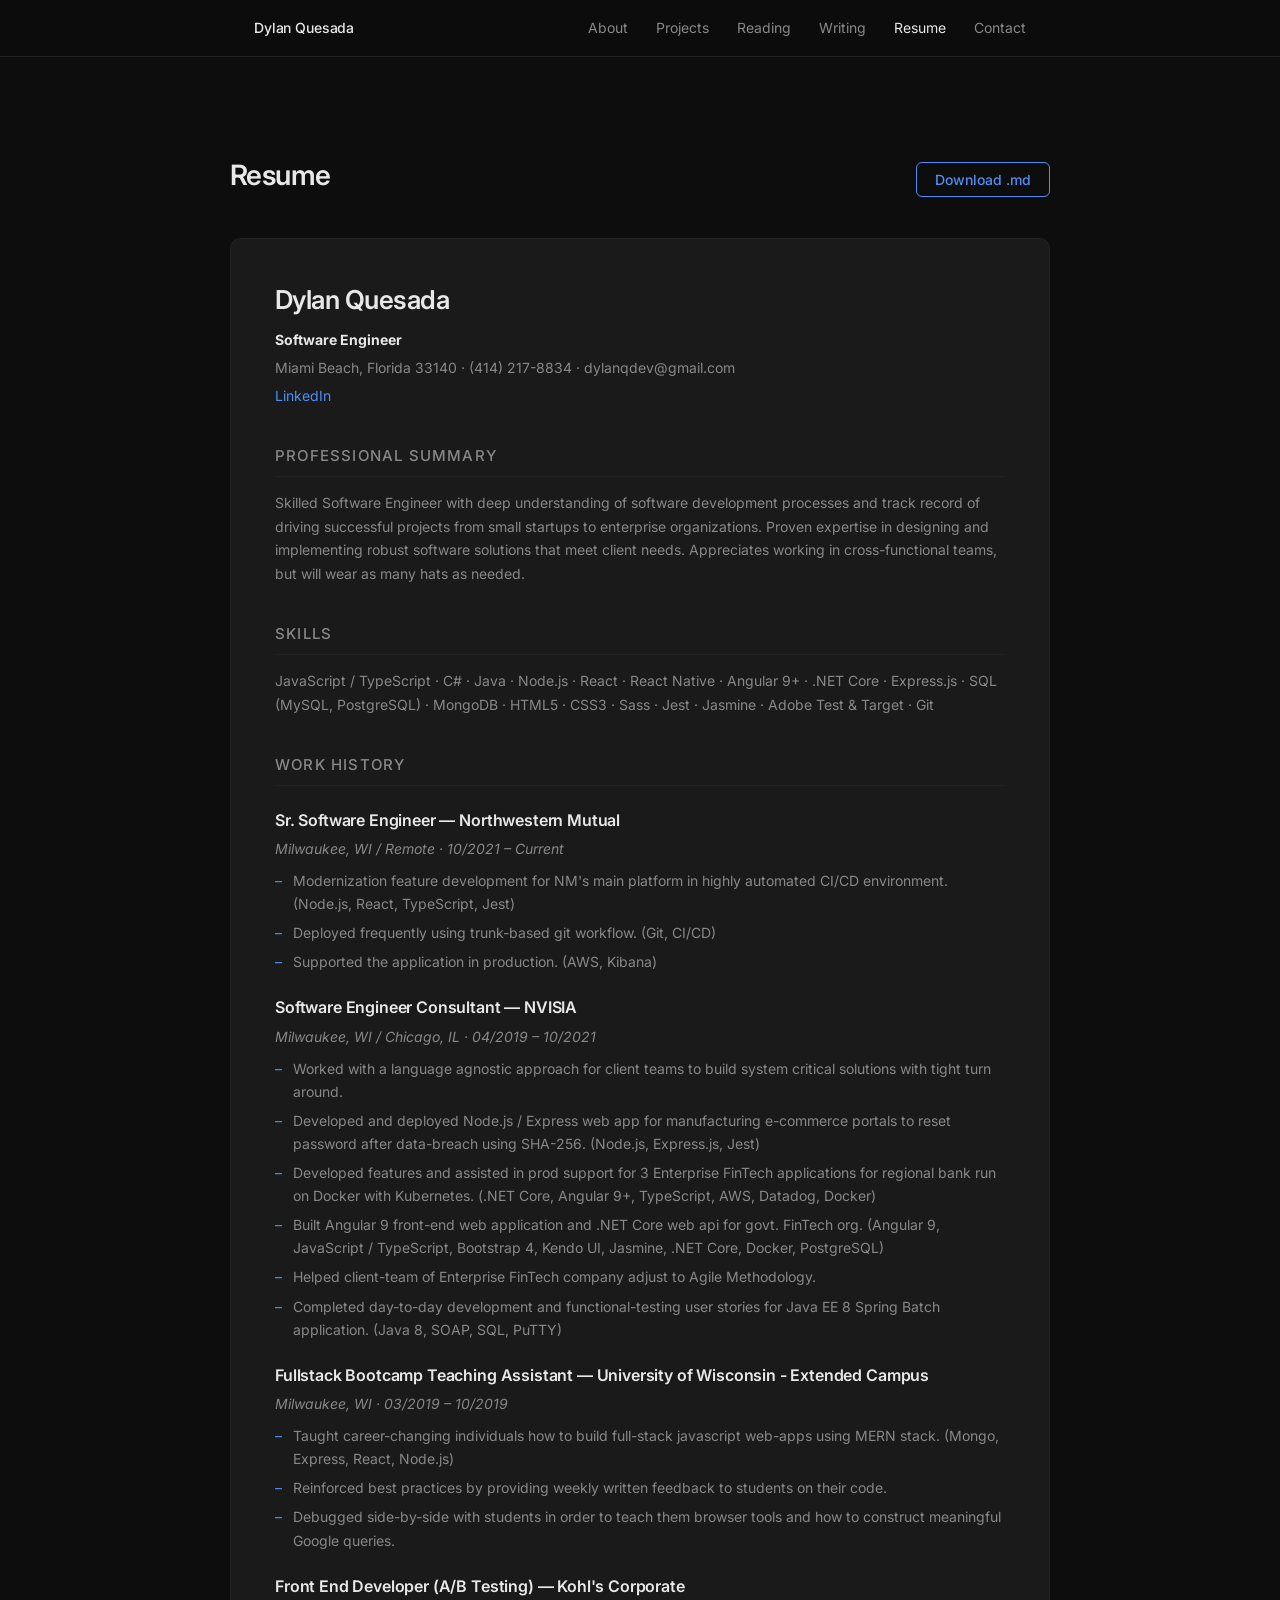
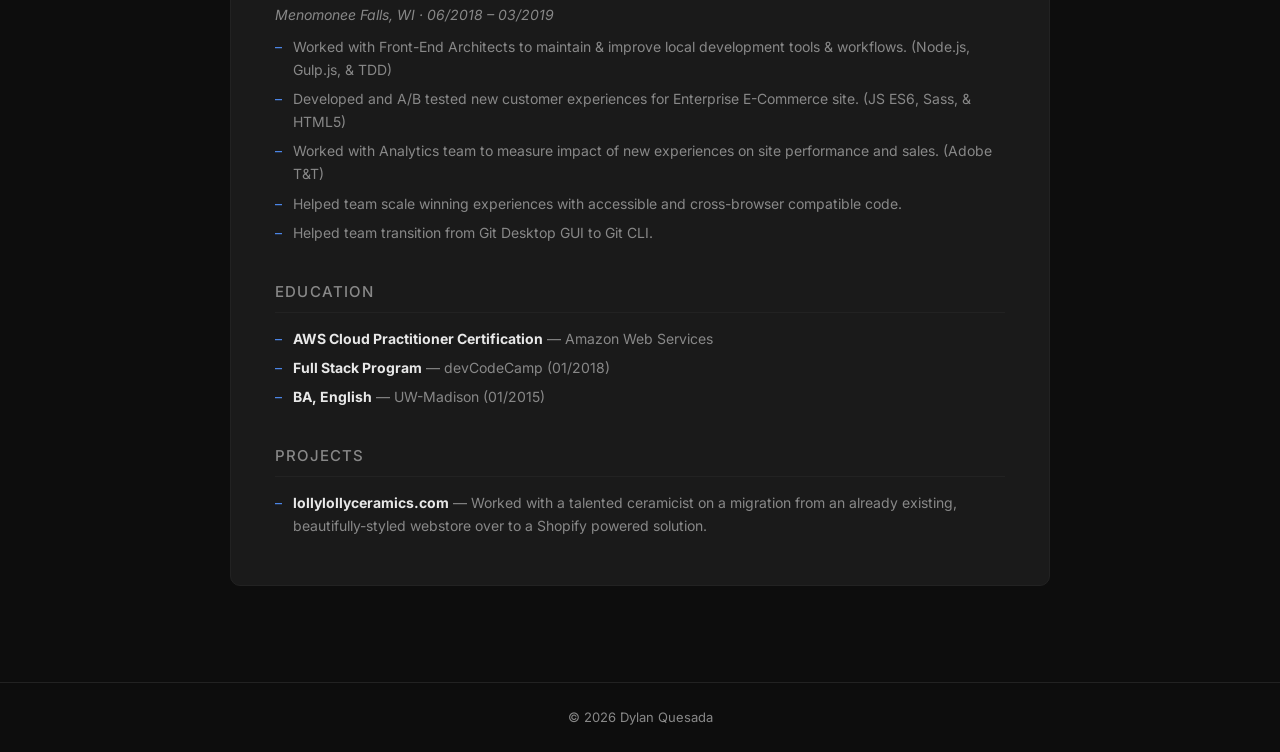
==== resume.html @ 23b96a26 "feat: add resume tab with JSON-driven markdown, update projects and reading - New Resume page render" ====
<!DOCTYPE html>
<html lang="en">
<head>
  <meta charset="UTF-8" />
  <meta name="viewport" content="width=device-width, initial-scale=1.0" />
  <title>Resume · Dylan Quesada</title>
  <link rel="stylesheet" href="style.css" />
  <link rel="preconnect" href="https://fonts.googleapis.com" />
  <link rel="preconnect" href="https://fonts.gstatic.com" crossorigin />
  <link href="https://fonts.googleapis.com/css2?family=Inter:wght@300;400;500;600&display=swap" rel="stylesheet" />
</head>
<body>

  <header>
    <nav>
      <span class="nav-name"><a class="nav-home" href="index.html">Dylan Quesada</a></span>
      <ul>
        <li><a href="index.html#about">About</a></li>
        <li><a href="index.html#projects">Projects</a></li>
        <li><a href="index.html#reading">Reading</a></li>
        <li><a href="index.html#writing">Writing</a></li>
        <li><a class="nav-active" href="resume.html">Resume</a></li>
        <li><a href="index.html#contact">Contact</a></li>
      </ul>
    </nav>
  </header>

  <main>
    <section class="section">
      <div class="container">
        <div class="resume-header">
          <h2>Resume</h2>
          <button id="download-md" class="resume-download">Download .md</button>
        </div>
        <div id="resume-md" class="resume-body">
          <p class="resume-loading">Loading…</p>
        </div>
      </div>
    </section>
  </main>

  <footer>
    <p>© 2026 Dylan Quesada</p>
  </footer>

  <script src="resume.js"></script>
</body>
</html>
---- style.css ----
*, *::before, *::after {
  box-sizing: border-box;
  margin: 0;
  padding: 0;
}

:root {
  --bg: #0d0d0d;
  --bg-alt: #111111;
  --surface: #1a1a1a;
  --border: #222222;
  --text: #e8e8e8;
  --text-muted: #888888;
  --accent: #4f8ef7;
  --accent-hover: #6fa3ff;
  --font: 'Inter', -apple-system, BlinkMacSystemFont, sans-serif;
  --max-w: 820px;
}

html {
  scroll-behavior: smooth;
}

body {
  background: var(--bg);
  color: var(--text);
  font-family: var(--font);
  font-size: 16px;
  line-height: 1.6;
  -webkit-font-smoothing: antialiased;
}

/* Nav */
header {
  position: sticky;
  top: 0;
  z-index: 100;
  background: rgba(13, 13, 13, 0.85);
  backdrop-filter: blur(12px);
  border-bottom: 1px solid var(--border);
}

nav {
  max-width: var(--max-w);
  margin: 0 auto;
  padding: 0 24px;
  height: 56px;
  display: flex;
  align-items: center;
  justify-content: space-between;
}

.nav-name {
  font-weight: 500;
  font-size: 15px;
  color: var(--text);
  letter-spacing: -0.01em;
}

nav ul {
  list-style: none;
  display: flex;
  gap: 28px;
}

nav a {
  color: var(--text-muted);
  text-decoration: none;
  font-size: 14px;
  transition: color 0.15s;
}

nav a:hover {
  color: var(--text);
}

/* Hero */
.hero {
  min-height: calc(100vh - 56px);
  display: flex;
  align-items: center;
  padding: 80px 24px;
}

.hero-content {
  max-width: var(--max-w);
  margin: 0 auto;
  width: 100%;
}

.hero h1 {
  font-size: clamp(42px, 8vw, 72px);
  font-weight: 600;
  letter-spacing: -0.04em;
  line-height: 1.05;
  color: var(--text);
  margin-bottom: 16px;
}

.hero-tagline {
  font-size: 20px;
  color: var(--text-muted);
  font-weight: 300;
  margin-bottom: 8px;
  min-height: 1.6em;
}

.hero-location {
  font-size: 14px;
  color: var(--text-muted);
  margin-bottom: 36px;
  min-height: 1.6em;
}

.hero-links {
  display: flex;
  gap: 16px;
}

.hero-links a {
  color: var(--accent);
  text-decoration: none;
  font-size: 14px;
  font-weight: 500;
  border: 1px solid var(--accent);
  padding: 8px 18px;
  border-radius: 6px;
  transition: background 0.15s, color 0.15s;
}

.hero-links a:hover {
  background: var(--accent);
  color: #fff;
}

/* Sections */
.section {
  padding: 96px 24px;
}

.section-alt {
  background: var(--bg-alt);
}

.container {
  max-width: var(--max-w);
  margin: 0 auto;
}

h2 {
  font-size: 28px;
  font-weight: 600;
  letter-spacing: -0.02em;
  margin-bottom: 40px;
  color: var(--text);
}

/* About */
.about-body p {
  color: var(--text-muted);
  font-size: 17px;
  line-height: 1.75;
  max-width: 640px;
  margin-bottom: 48px;
}

.experience h3 {
  font-size: 15px;
  font-weight: 500;
  color: var(--text-muted);
  text-transform: uppercase;
  letter-spacing: 0.08em;
  margin-bottom: 20px;
}

.exp-item {
  display: grid;
  grid-template-columns: 1fr 1fr auto;
  grid-template-areas:
    "role company date"
    "detail detail detail";
  gap: 4px 16px;
  padding: 16px 0;
  border-top: 1px solid var(--border);
  align-items: baseline;
}

.exp-item:last-child {
  border-bottom: 1px solid var(--border);
}

.exp-role {
  grid-area: role;
  font-weight: 500;
  font-size: 15px;
  color: var(--text);
}

.exp-company {
  grid-area: company;
  font-size: 14px;
  color: var(--text-muted);
}

.exp-date {
  grid-area: date;
  font-size: 13px;
  color: var(--text-muted);
  text-align: right;
  white-space: nowrap;
}

.exp-detail {
  grid-area: detail;
  font-size: 13px;
  color: var(--text-muted);
  line-height: 1.6;
  margin-top: 2px;
}

.education {
  margin-top: 48px;
}

.education h3 {
  font-size: 15px;
  font-weight: 500;
  color: var(--text-muted);
  text-transform: uppercase;
  letter-spacing: 0.08em;
  margin-bottom: 20px;
}

/* Projects */
.projects-grid {
  display: grid;
  grid-template-columns: repeat(auto-fit, minmax(320px, 1fr));
  gap: 20px;
}

.project-card {
  background: var(--surface);
  border: 1px solid var(--border);
  border-radius: 10px;
  padding: 28px;
  text-decoration: none;
  color: var(--text);
  display: flex;
  flex-direction: column;
  gap: 12px;
  transition: border-color 0.15s, transform 0.15s;
}

.project-card:hover {
  border-color: var(--accent);
  transform: translateY(-2px);
}

.project-header {
  display: flex;
  align-items: baseline;
  justify-content: space-between;
  gap: 12px;
}

.project-header h3 {
  font-size: 18px;
  font-weight: 600;
  letter-spacing: -0.01em;
}

.project-url {
  font-size: 12px;
  color: var(--accent);
  white-space: nowrap;
}

.project-card p {
  font-size: 14px;
  color: var(--text-muted);
  line-height: 1.65;
  flex: 1;
}

.project-tags {
  display: flex;
  flex-wrap: wrap;
  gap: 6px;
  margin-top: 4px;
}

.project-tags span {
  font-size: 11px;
  font-weight: 500;
  color: var(--text-muted);
  border: 1px solid var(--border);
  border-radius: 4px;
  padding: 3px 8px;
  letter-spacing: 0.02em;
}

/* Reading */
.reading-toggle {
  display: flex;
  background: var(--surface);
  border: 1px solid var(--border);
  border-radius: 8px;
  padding: 3px;
  width: fit-content;
  margin-bottom: 40px;
}

.toggle-btn {
  background: none;
  border: none;
  color: var(--text-muted);
  font-family: var(--font);
  font-size: 12px;
  font-weight: 600;
  padding: 6px 20px;
  border-radius: 6px;
  cursor: pointer;
  transition: background 0.2s, color 0.2s;
  letter-spacing: 0.06em;
  text-transform: uppercase;
}

.toggle-btn.active {
  background: var(--accent);
  color: #fff;
}

.reading-shelf.hidden {
  display: none;
}

.book-queue {
  display: flex;
  flex-direction: column;
}

.book-row {
  display: flex;
  gap: 20px;
  align-items: flex-start;
}

.book-node {
  display: flex;
  flex-direction: column;
  align-items: center;
  padding-top: 3px;
  width: 16px;
  flex-shrink: 0;
}

.node-dot {
  width: 10px;
  height: 10px;
  border-radius: 50%;
  flex-shrink: 0;
}

.node-dot.pulse {
  background: var(--accent);
  animation: pulse-ring 2s ease-out infinite;
}

.node-dot.done {
  background: transparent;
  border: 2px solid var(--border);
}

.node-dot.queued {
  background: transparent;
  border: 2px dashed var(--border);
}

.node-line {
  width: 1px;
  flex: 1;
  min-height: 32px;
  background: var(--border);
  margin-top: 6px;
}

.book-info {
  display: flex;
  flex-direction: column;
  gap: 3px;
  padding-bottom: 28px;
}

.book-label {
  font-size: 10px;
  font-weight: 600;
  text-transform: uppercase;
  letter-spacing: 0.1em;
  color: var(--text-muted);
}

.book-row.book-active .book-label {
  color: var(--accent);
}

.book-title {
  font-size: 16px;
  font-weight: 500;
  color: var(--text);
  text-decoration: none;
  letter-spacing: -0.01em;
  transition: color 0.15s;
}

.book-title:hover {
  color: var(--accent);
}

.book-title.strikethrough {
  text-decoration: line-through;
  color: var(--text-muted);
}

.book-title.strikethrough:hover {
  color: var(--text-muted);
}

.book-author {
  font-size: 13px;
  color: var(--text-muted);
  opacity: 0.7;
}

.book-row.book-active .book-author {
  opacity: 1;
}

@keyframes pulse-ring {
  0%   { box-shadow: 0 0 0 0 rgba(79, 142, 247, 0.5); }
  70%  { box-shadow: 0 0 0 8px rgba(79, 142, 247, 0); }
  100% { box-shadow: 0 0 0 0 rgba(79, 142, 247, 0); }
}

/* Writing Card */
.writing-card {
  display: block;
  text-decoration: none;
  background: var(--surface);
  border: 1px solid var(--border);
  border-radius: 10px;
  overflow: hidden;
  max-width: 480px;
  transition: border-color 0.2s, transform 0.2s;
}

.writing-card:hover {
  border-color: var(--accent);
  transform: translateY(-2px);
}

.writing-card-header {
  display: flex;
  align-items: center;
  gap: 10px;
  padding: 11px 18px;
  background: rgba(255, 255, 255, 0.025);
  border-bottom: 1px solid var(--border);
  font-family: 'SF Mono', 'Fira Code', 'Cascadia Code', monospace;
  font-size: 12px;
  color: var(--text-muted);
}

.writing-dot {
  width: 8px;
  height: 8px;
  border-radius: 50%;
  background: var(--accent);
  flex-shrink: 0;
  animation: pulse-ring 2s ease-out infinite;
}

.writing-path {
  flex: 1;
  overflow: hidden;
  text-overflow: ellipsis;
  white-space: nowrap;
}

.writing-path strong {
  color: var(--text);
  font-weight: 600;
}

.writing-arrow {
  color: var(--accent);
  font-size: 14px;
  font-family: var(--font);
}

.writing-card-body {
  padding: 18px 20px;
  display: flex;
  align-items: center;
  justify-content: space-between;
  gap: 16px;
}

.writing-card-body p {
  font-size: 14px;
  color: var(--text-muted);
  line-height: 1.6;
  margin: 0;
}

.writing-status {
  display: flex;
  align-items: center;
  gap: 6px;
  font-size: 11px;
  font-weight: 600;
  text-transform: uppercase;
  letter-spacing: 0.08em;
  color: var(--accent);
  white-space: nowrap;
  flex-shrink: 0;
}

.status-dot {
  width: 6px;
  height: 6px;
  border-radius: 50%;
  background: var(--accent);
  animation: pulse-ring 2s ease-out infinite;
}

/* Contact */
.contact-sub {
  color: var(--text-muted);
  font-size: 17px;
  margin-bottom: 32px;
  min-height: 1.6em;
}

.contact-links {
  display: flex;
  gap: 16px;
  flex-wrap: wrap;
}

.contact-email {
  font-size: 15px;
  color: var(--text-muted);
  font-weight: 400;
}

.contact-links a {
  color: var(--text);
  text-decoration: none;
  font-size: 15px;
  font-weight: 500;
  padding: 10px 22px;
  border: 1px solid var(--border);
  border-radius: 6px;
  transition: border-color 0.15s, color 0.15s;
}

.contact-links a:hover {
  border-color: var(--accent);
  color: var(--accent);
}

/* Footer */
footer {
  border-top: 1px solid var(--border);
  padding: 24px;
  text-align: center;
}

footer p {
  font-size: 13px;
  color: var(--text-muted);
}

/* Responsive */
@media (max-width: 600px) {
  .exp-item {
    grid-template-columns: 1fr;
  }
  .exp-date {
    text-align: left;
  }
  nav ul {
    gap: 16px;
  }
}

/* Resume */
.nav-home {
  color: var(--text);
  text-decoration: none;
}

nav a.nav-active {
  color: var(--text);
}

.resume-header {
  display: flex;
  align-items: baseline;
  justify-content: space-between;
  gap: 16px;
  flex-wrap: wrap;
}

.resume-download {
  background: none;
  border: 1px solid var(--accent);
  color: var(--accent);
  font-family: var(--font);
  font-size: 14px;
  font-weight: 500;
  padding: 8px 18px;
  border-radius: 6px;
  cursor: pointer;
  transition: background 0.15s, color 0.15s;
}

.resume-download:hover {
  background: var(--accent);
  color: #fff;
}

.resume-body {
  background: var(--surface);
  border: 1px solid var(--border);
  border-radius: 10px;
  padding: 40px 44px;
}

.resume-body h2.resume-name {
  font-size: 26px;
  margin-bottom: 8px;
}

.resume-body h3 {
  font-size: 15px;
  font-weight: 500;
  color: var(--text-muted);
  text-transform: uppercase;
  letter-spacing: 0.08em;
  margin: 36px 0 14px;
  padding-bottom: 8px;
  border-bottom: 1px solid var(--border);
}

.resume-body h4 {
  font-size: 16px;
  font-weight: 600;
  color: var(--text);
  margin: 22px 0 2px;
  letter-spacing: -0.01em;
}

.resume-body p {
  font-size: 14px;
  color: var(--text-muted);
  line-height: 1.7;
  margin: 4px 0;
}

.resume-body p strong {
  color: var(--text);
}

.resume-body ul {
  list-style: none;
  margin: 8px 0;
}

.resume-body li {
  font-size: 14px;
  color: var(--text-muted);
  line-height: 1.65;
  padding-left: 18px;
  position: relative;
  margin-bottom: 6px;
}

.resume-body li::before {
  content: '–';
  position: absolute;
  left: 0;
  color: var(--accent);
}

.resume-body li strong {
  color: var(--text);
}

.resume-body a {
  color: var(--accent);
  text-decoration: none;
}

.resume-body a:hover {
  color: var(--accent-hover);
}

.resume-loading,
.resume-error {
  color: var(--text-muted);
}

@media (max-width: 600px) {
  .resume-body {
    padding: 28px 20px;
  }
}

/* Fade-in on scroll */
.fade-in {
  opacity: 0;
  transform: translateY(18px);
  transition: opacity 0.5s ease, transform 0.5s ease;
}

.fade-in.visible {
  opacity: 1;
  transform: translateY(0);
}
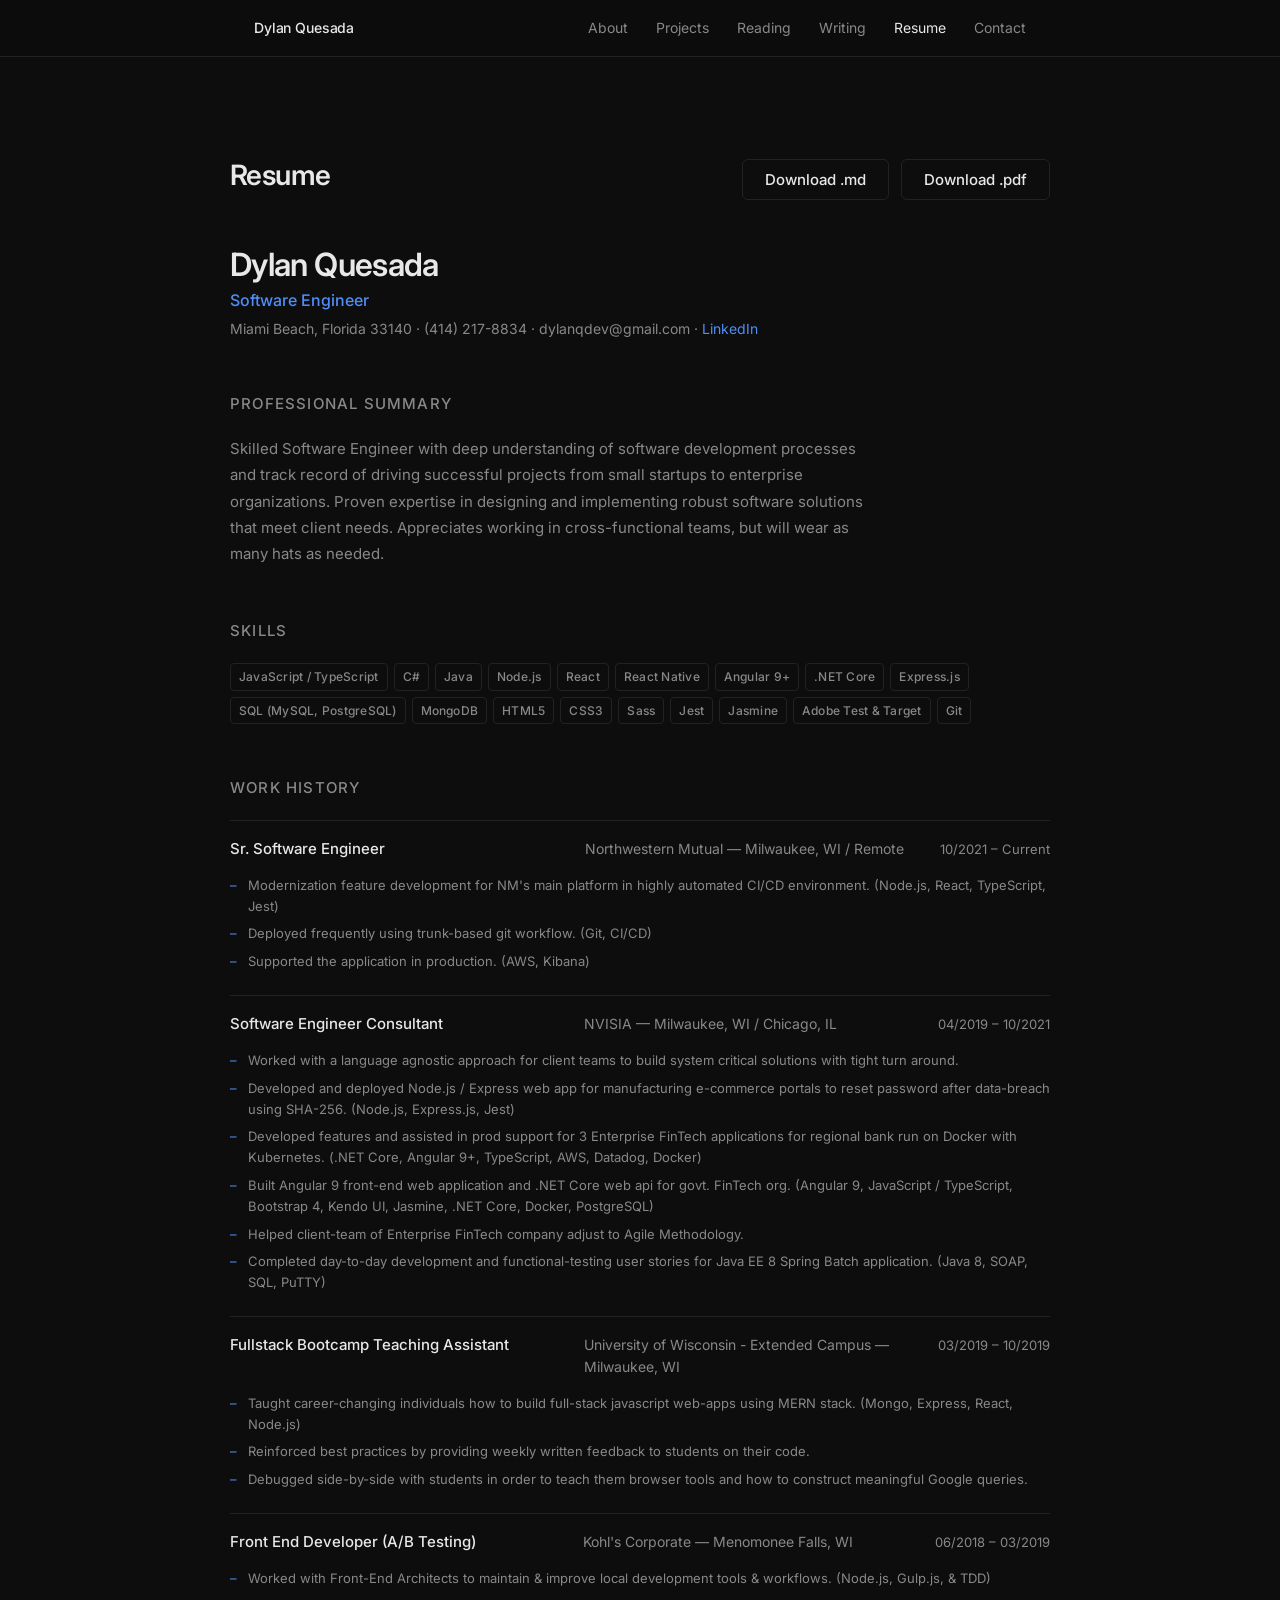
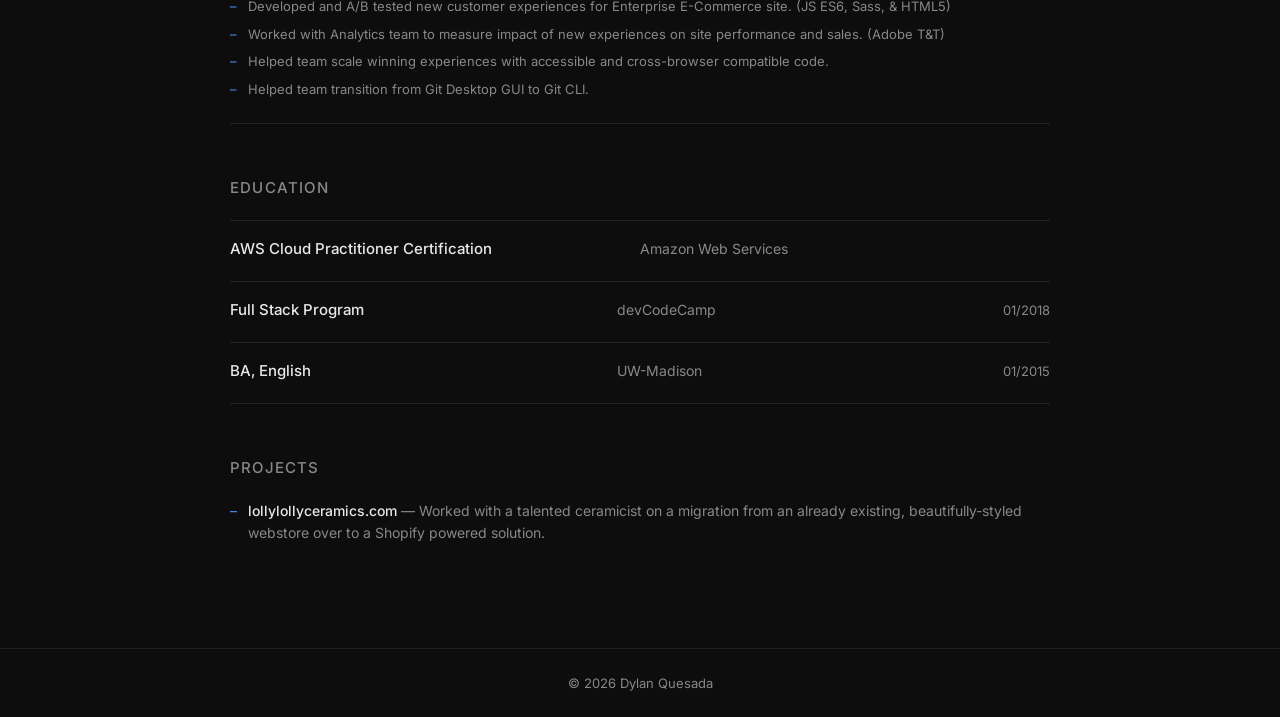
==== commit 07bfaa73: "fix: restyle resume page to match site, add PDF download, center contact row - Resume renders with t" ====
--- a/resume.html
+++ b/resume.html
@@ -30,7 +30,10 @@
       <div class="container">
         <div class="resume-header">
           <h2>Resume</h2>
-          <button id="download-md" class="resume-download">Download .md</button>
+          <div class="resume-actions">
+            <button id="download-md" class="resume-download">Download .md</button>
+            <button id="download-pdf" class="resume-download">Download .pdf</button>
+          </div>
         </div>
         <div id="resume-md" class="resume-body">
           <p class="resume-loading">Loading…</p>
--- a/style.css
+++ b/style.css
@@ -543,6 +543,7 @@
 
 .contact-links {
   display: flex;
+  align-items: center;
   gap: 16px;
   flex-wrap: wrap;
 }
@@ -612,98 +613,117 @@
   flex-wrap: wrap;
 }
 
+.resume-actions {
+  display: flex;
+  gap: 12px;
+  flex-wrap: wrap;
+}
+
 .resume-download {
   background: none;
-  border: 1px solid var(--accent);
-  color: var(--accent);
+  border: 1px solid var(--border);
+  color: var(--text);
   font-family: var(--font);
-  font-size: 14px;
-  font-weight: 500;
-  padding: 8px 18px;
+  font-size: 15px;
+  font-weight: 500;
+  padding: 10px 22px;
   border-radius: 6px;
   cursor: pointer;
-  transition: background 0.15s, color 0.15s;
+  transition: border-color 0.15s, color 0.15s;
 }
 
 .resume-download:hover {
-  background: var(--accent);
-  color: #fff;
-}
-
-.resume-body {
-  background: var(--surface);
-  border: 1px solid var(--border);
-  border-radius: 10px;
-  padding: 40px 44px;
-}
-
-.resume-body h2.resume-name {
-  font-size: 26px;
-  margin-bottom: 8px;
-}
-
-.resume-body h3 {
+  border-color: var(--accent);
+  color: var(--accent);
+}
+
+.resume-id {
+  display: flex;
+  flex-direction: column;
+  gap: 4px;
+  margin: 8px 0 8px;
+}
+
+.resume-name {
+  font-size: 32px;
+  font-weight: 600;
+  letter-spacing: -0.02em;
+  color: var(--text);
+  line-height: 1.2;
+}
+
+.resume-title {
+  font-size: 16px;
+  font-weight: 500;
+  color: var(--accent);
+}
+
+.resume-contact {
+  font-size: 14px;
+  color: var(--text-muted);
+}
+
+.resume-contact a {
+  color: var(--accent);
+  text-decoration: none;
+}
+
+.resume-contact a:hover {
+  color: var(--accent-hover);
+}
+
+.resume-heading {
   font-size: 15px;
   font-weight: 500;
   color: var(--text-muted);
   text-transform: uppercase;
   letter-spacing: 0.08em;
-  margin: 36px 0 14px;
-  padding-bottom: 8px;
-  border-bottom: 1px solid var(--border);
-}
-
-.resume-body h4 {
-  font-size: 16px;
-  font-weight: 600;
-  color: var(--text);
-  margin: 22px 0 2px;
-  letter-spacing: -0.01em;
-}
-
-.resume-body p {
-  font-size: 14px;
-  color: var(--text-muted);
-  line-height: 1.7;
-  margin: 4px 0;
-}
-
-.resume-body p strong {
-  color: var(--text);
-}
-
-.resume-body ul {
+  margin: 52px 0 20px;
+}
+
+.resume-summary {
+  color: var(--text-muted);
+  font-size: 15px;
+  line-height: 1.75;
+  max-width: 640px;
+}
+
+.resume-skills span {
+  font-size: 12px;
+}
+
+.resume-bullets {
   list-style: none;
-  margin: 8px 0;
-}
-
-.resume-body li {
-  font-size: 14px;
-  color: var(--text-muted);
-  line-height: 1.65;
+  margin-top: 10px;
+}
+
+.resume-bullets li {
+  font-size: 13px;
+  color: var(--text-muted);
+  line-height: 1.6;
   padding-left: 18px;
   position: relative;
-  margin-bottom: 6px;
-}
-
-.resume-body li::before {
+  margin-bottom: 7px;
+}
+
+.resume-bullets li::before {
   content: '–';
   position: absolute;
   left: 0;
   color: var(--accent);
 }
 
-.resume-body li strong {
-  color: var(--text);
-}
-
-.resume-body a {
-  color: var(--accent);
-  text-decoration: none;
-}
-
-.resume-body a:hover {
-  color: var(--accent-hover);
+.resume-bullets li strong {
+  color: var(--text);
+  font-weight: 500;
+}
+
+.resume-projects {
+  margin-top: 0;
+}
+
+.resume-projects li {
+  font-size: 14px;
 }
 
 .resume-loading,
@@ -711,9 +731,44 @@
   color: var(--text-muted);
 }
 
-@media (max-width: 600px) {
-  .resume-body {
-    padding: 28px 20px;
+/* Print (Download .pdf) */
+@media print {
+  :root {
+    --bg: #ffffff;
+    --bg-alt: #ffffff;
+    --surface: #ffffff;
+    --border: #d8d8d8;
+    --text: #111111;
+    --text-muted: #444444;
+    --accent: #1d4ed8;
+    --accent-hover: #1d4ed8;
+  }
+
+  body {
+    background: #ffffff;
+  }
+
+  header,
+  footer,
+  .resume-header {
+    display: none;
+  }
+
+  .section {
+    padding: 0;
+  }
+
+  .resume-heading {
+    margin-top: 28px;
+  }
+
+  .exp-item {
+    break-inside: avoid;
+  }
+
+  .resume-skills span {
+    border-color: #d8d8d8;
+    color: #444444;
   }
 }
 
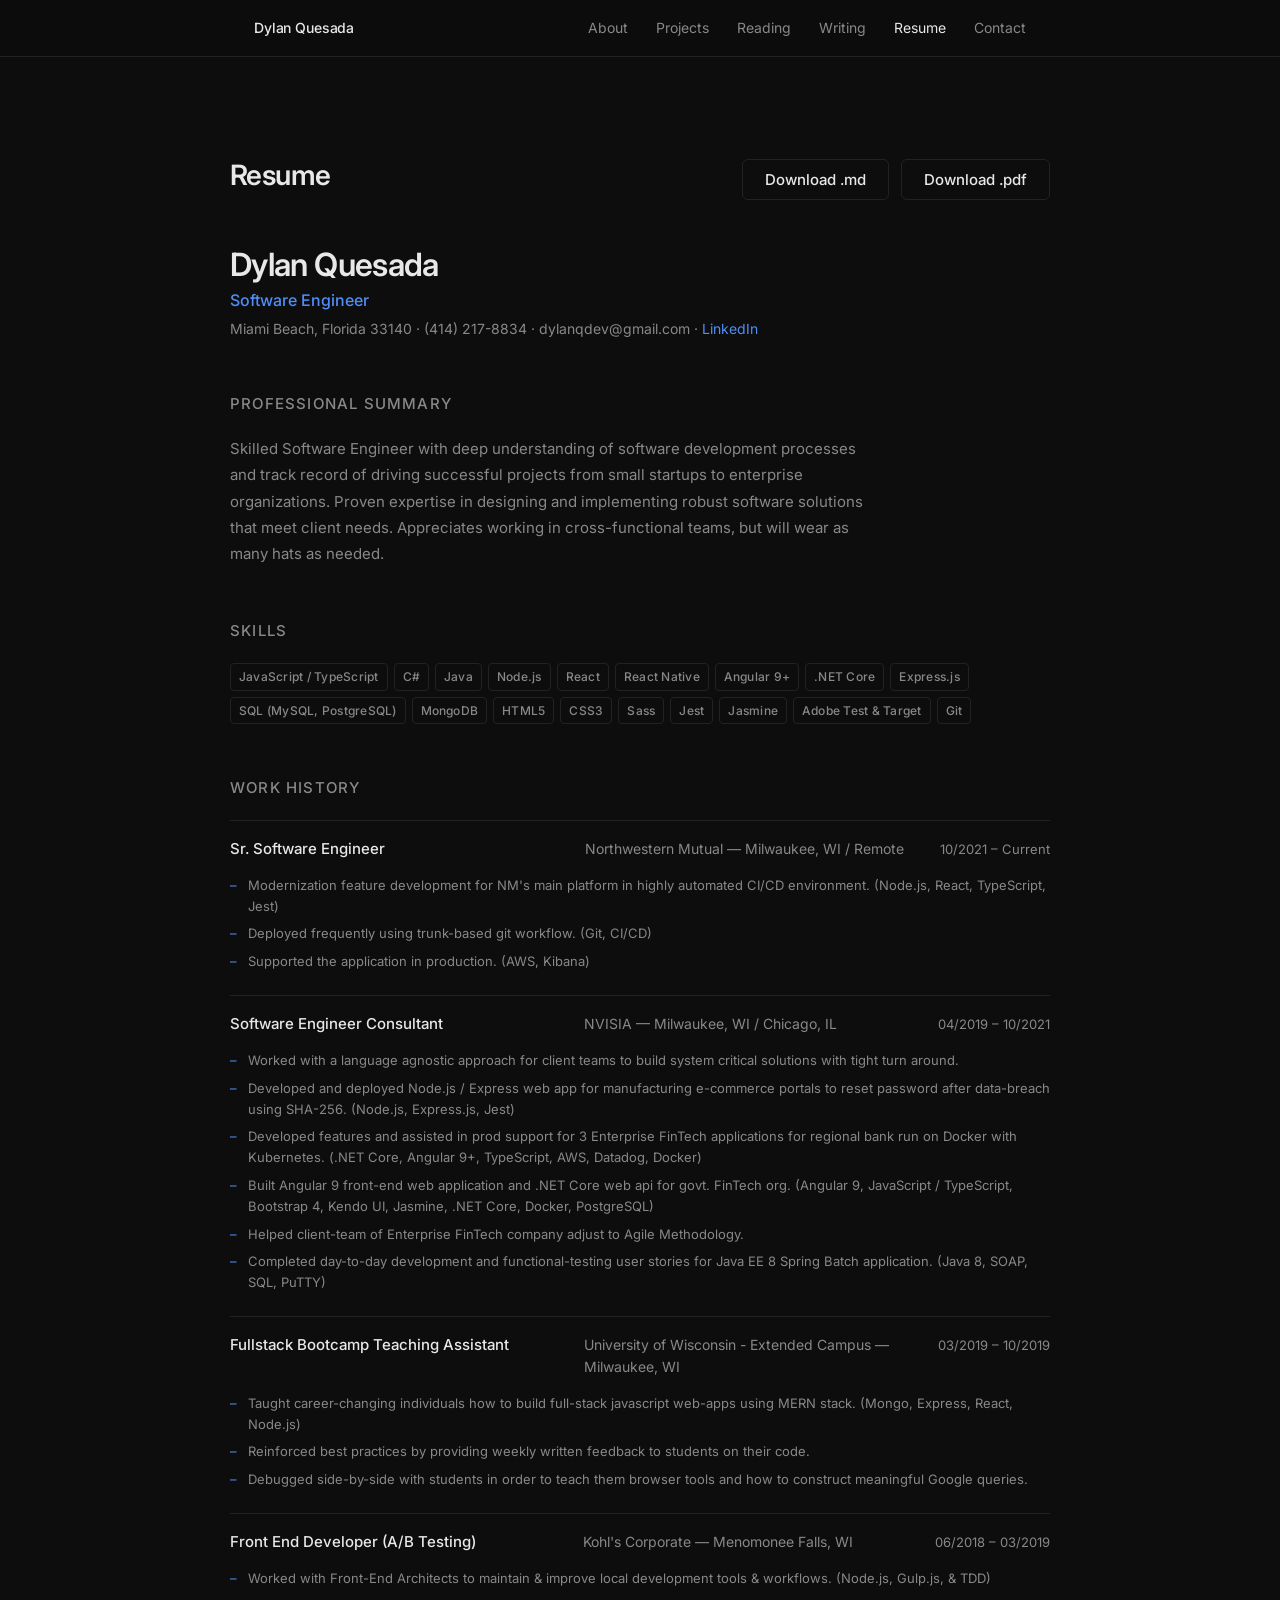
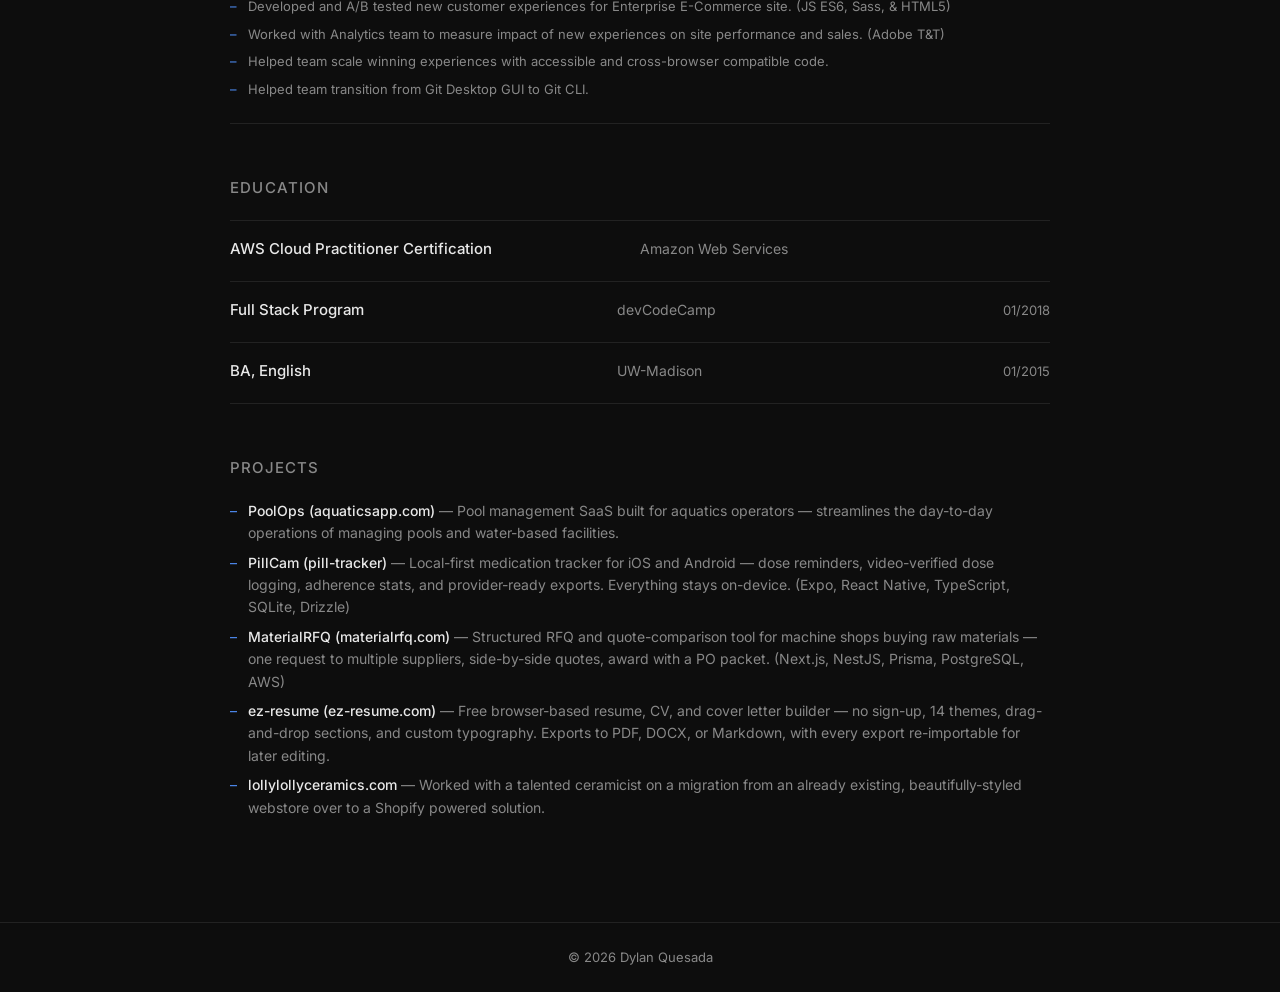
==== commit c07996c4: "feat: add DQ monogram favicon Co-Authored-By: Claude Opus 5.5 <noreply@anthropic.com>" ====
--- a/resume.html
+++ b/resume.html
@@ -4,6 +4,9 @@
   <meta charset="UTF-8" />
   <meta name="viewport" content="width=device-width, initial-scale=1.0" />
   <title>Resume · Dylan Quesada</title>
+  <link rel="icon" href="favicon.ico" sizes="any" />
+  <link rel="icon" href="favicon.svg" type="image/svg+xml" />
+  <link rel="apple-touch-icon" href="apple-touch-icon.png" />
   <link rel="stylesheet" href="style.css" />
   <link rel="preconnect" href="https://fonts.googleapis.com" />
   <link rel="preconnect" href="https://fonts.gstatic.com" crossorigin />
--- a/style.css
+++ b/style.css
@@ -737,13 +737,18 @@
     --bg: #ffffff;
     --bg-alt: #ffffff;
     --surface: #ffffff;
-    --border: #d8d8d8;
+    --border: #dcdcdc;
     --text: #111111;
     --text-muted: #444444;
     --accent: #1d4ed8;
     --accent-hover: #1d4ed8;
   }
 
+  @page {
+    size: letter;
+    margin: 0.45in;
+  }
+
   body {
     background: #ffffff;
   }
@@ -758,17 +763,102 @@
     padding: 0;
   }
 
+  .container {
+    max-width: none;
+  }
+
+  .resume-body {
+    border: 1px solid #dcdcdc;
+    border-radius: 8px;
+    padding: 26px 30px;
+    -webkit-box-decoration-break: clone;
+    box-decoration-break: clone;
+  }
+
+  .resume-id {
+    margin: 0 0 2px;
+    gap: 2px;
+  }
+
+  .resume-name {
+    font-size: 24px;
+  }
+
+  .resume-title {
+    font-size: 13px;
+  }
+
+  .resume-contact {
+    font-size: 11px;
+  }
+
   .resume-heading {
-    margin-top: 28px;
+    font-size: 11px;
+    margin: 18px 0 10px;
+  }
+
+  .resume-summary {
+    font-size: 11.5px;
+    line-height: 1.55;
+    max-width: none;
+  }
+
+  .project-tags {
+    gap: 4px;
+  }
+
+  .resume-skills span {
+    font-size: 9.5px;
+    padding: 2px 7px;
+    border-color: #dcdcdc;
+    color: #444444;
   }
 
   .exp-item {
+    padding: 10px 0;
+    gap: 2px 12px;
     break-inside: avoid;
   }
 
-  .resume-skills span {
-    border-color: #d8d8d8;
-    color: #444444;
+  .exp-role {
+    font-size: 12.5px;
+  }
+
+  .exp-company {
+    font-size: 11.5px;
+  }
+
+  .exp-date {
+    font-size: 11px;
+  }
+
+  .resume-bullets {
+    margin-top: 6px;
+  }
+
+  .resume-bullets li {
+    font-size: 11px;
+    line-height: 1.5;
+    margin-bottom: 4px;
+    padding-left: 14px;
+  }
+
+  .resume-projects li {
+    font-size: 11.5px;
+  }
+
+  .resume-body a {
+    text-decoration: none;
+  }
+
+  /* Show the actual profile URL instead of "LinkedIn" in the PDF */
+  .resume-linkedin {
+    font-size: 0;
+  }
+
+  .resume-linkedin::after {
+    content: attr(data-print);
+    font-size: 11px;
   }
 }
 
